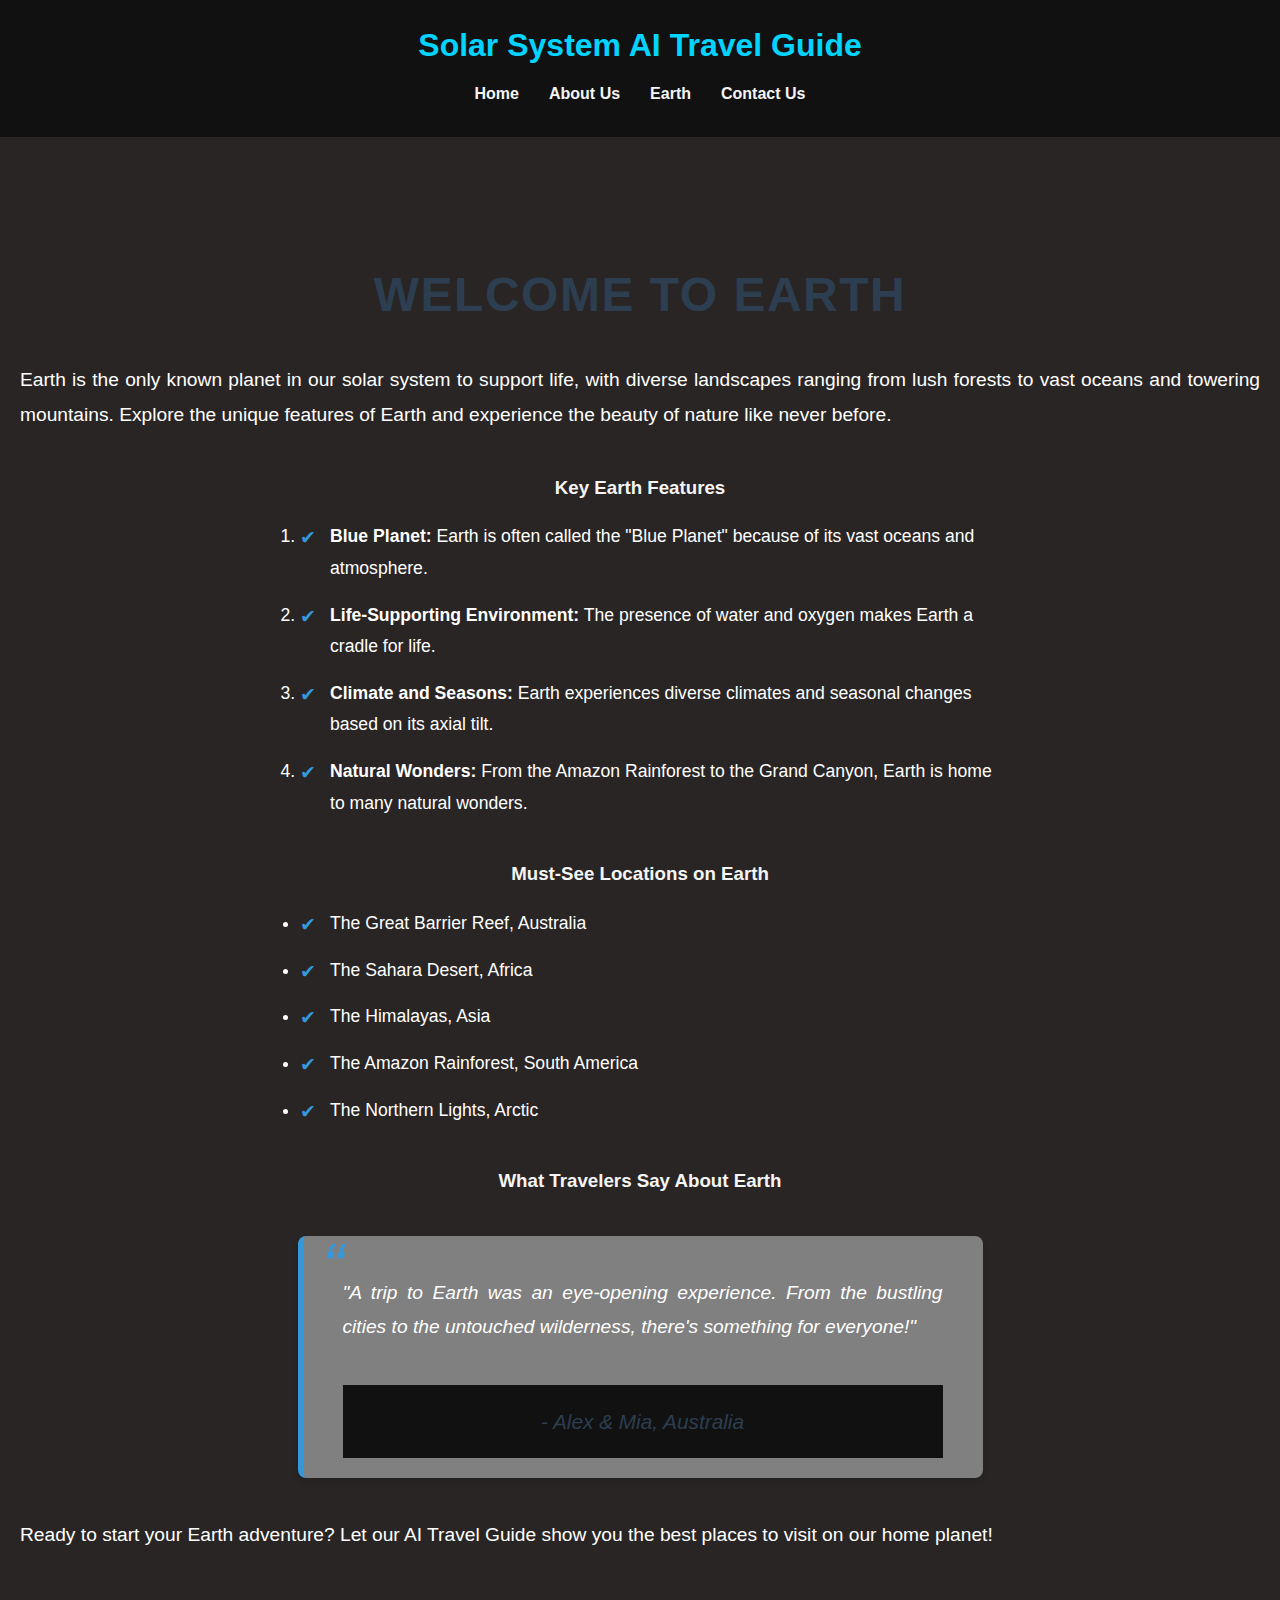
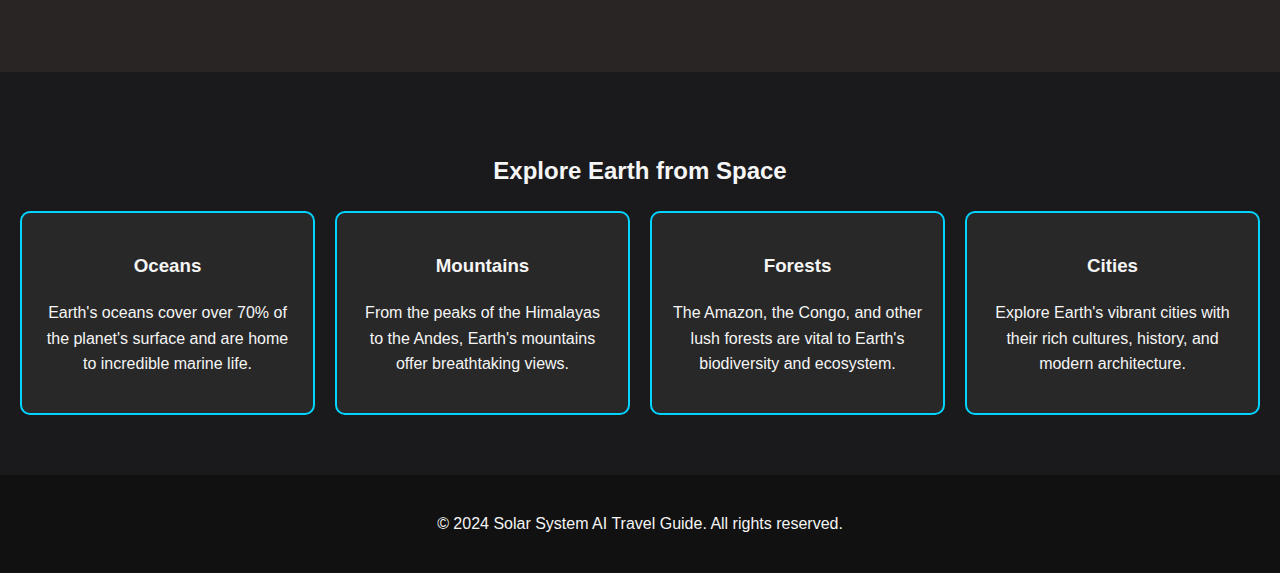
==== earth/earth.html @ dc999bf6 "fgfg" ====
<!DOCTYPE html>
<html lang="en">
<head>
    <meta charset="UTF-8">
    <meta name="viewport" content="width=device-width, initial-scale=1.0">
    <title>Earth - Solar System AI Travel Guide</title>
    <link rel="stylesheet" href="earthstyle.css">
</head>
<body>
    <header>
        <h1>Solar System AI Travel Guide</h1>
        <nav>
            <ul>
                <li><a href="index.html">Home</a></li>
                <li><a href="about-us.html">About Us</a></li>
                <li><a href="earth.html" class="active">Earth</a></li>
                <li><a href="contact.html">Contact Us</a></li>
            </ul>
        </nav>
    </header>

    <main>
        <!-- Earth Section -->
        <section id="earth-section">
            <h2>Welcome to Earth</h2>
            <p>
                Earth is the only known planet in our solar system to support life, with diverse landscapes ranging from lush forests to vast oceans and towering mountains. Explore the unique features of Earth and experience the beauty of nature like never before.
            </p>

            <h3>Key Earth Features</h3>
            <ol>
                <li><strong>Blue Planet:</strong> Earth is often called the "Blue Planet" because of its vast oceans and atmosphere.</li>
                <li><strong>Life-Supporting Environment:</strong> The presence of water and oxygen makes Earth a cradle for life.</li>
                <li><strong>Climate and Seasons:</strong> Earth experiences diverse climates and seasonal changes based on its axial tilt.</li>
                <li><strong>Natural Wonders:</strong> From the Amazon Rainforest to the Grand Canyon, Earth is home to many natural wonders.</li>
            </ol>

            <h3>Must-See Locations on Earth</h3>
            <ul>
                <li>The Great Barrier Reef, Australia</li>
                <li>The Sahara Desert, Africa</li>
                <li>The Himalayas, Asia</li>
                <li>The Amazon Rainforest, South America</li>
                <li>The Northern Lights, Arctic</li>
            </ul>

            <h3>What Travelers Say About Earth</h3>
            <blockquote>
                <p>"A trip to Earth was an eye-opening experience. From the bustling cities to the untouched wilderness, there's something for everyone!"</p>
                <footer>- Alex & Mia, Australia</footer>
            </blockquote>

            <p>
                Ready to start your Earth adventure? Let our AI Travel Guide show you the best places to visit on our home planet!
            </p>
        </section>

        <!-- Earth Planet Exploration -->
        <section id="earth-planet-exploration">
            <h2>Explore Earth from Space</h2>
            <div class="planet-grid">
                <div class="planet-card" id="oceans">
                    <h3>Oceans</h3>
                    <p>Earth's oceans cover over 70% of the planet's surface and are home to incredible marine life.</p>
                </div>
                <div class="planet-card" id="mountains">
                    <h3>Mountains</h3>
                    <p>From the peaks of the Himalayas to the Andes, Earth's mountains offer breathtaking views.</p>
                </div>
                <div class="planet-card" id="forests">
                    <h3>Forests</h3>
                    <p>The Amazon, the Congo, and other lush forests are vital to Earth's biodiversity and ecosystem.</p>
                </div>
                <div class="planet-card" id="cities">
                    <h3>Cities</h3>
                    <p>Explore Earth's vibrant cities with their rich cultures, history, and modern architecture.</p>
                </div>
            </div>
        </section>
    </main>

    <footer>
        <p>&copy; 2024 Solar System AI Travel Guide. All rights reserved.</p>
    </footer>
    <script src="earth.js" defer></script>
</body>
</html>
---- earth/earthstyle.css ----
body {
    font-family: 'Arial', sans-serif;
    margin: 0;
    padding: 0;
    background-color: #1a1a1d;
    color: #f5f5f5;
    line-height: 1.6;
}

header {
    background: #111;
    padding: 20px;
    text-align: center;
}

header h1 {
    margin: 0;
    color: #00d4ff;
}

nav ul {
    list-style: none;
    padding: 0;
    display: flex;
    justify-content: center;
    margin: 10px 0;
}

nav ul li {
    margin: 0 15px;
}

nav ul li a {
    color: #f5f5f5;
    text-decoration: none;
    font-weight: bold;
}

nav ul li a:hover,
nav ul li a.active {
    color: #00d4ff;
    border-bottom: 2px solid #00d4ff;
}

/* Earth Section */
#earth-section {
    padding: 80px 20px;
    text-align: center;
    background: linear-gradient(135deg, #292525 0%, #292525 50%, #292525 100%);
    position: relative;
    overflow: hidden;
}

#earth-section h2 {
    font-size: 3rem;
    color: #2c3e50;
    text-transform: uppercase;
    letter-spacing: 1.5px;
    margin-bottom: 30px;
}

#earth-section p {
    font-size: 1.2rem;
    color: white;
    line-height: 1.8;
    margin-bottom: 40px;
    text-align: justify;
}

#earth-section ol,
#earth-section ul {
    text-align: left;
    padding-left: 20px;
    max-width: 700px;
    margin: 0 auto 40px;
}

#earth-section li {
    font-size: 1.1rem;
    color: white;
    margin-bottom: 15px;
    line-height: 1.8;
    position: relative;
    padding-left: 30px;
}

#earth-section li::before {
    content: '✔';
    color: #3498db;
    font-size: 1.2rem;
    position: absolute;
    left: 0;
    top: 0;
}

#earth-section blockquote {
    font-size: 1.3rem;
    font-style: italic;
    color: #2c3e50;
    margin: 40px auto;
    max-width: 600px;
    padding: 20px 40px;
    border-left: 5px solid #3498db;
    background: gray;
    box-shadow: 0 4px 6px rgba(0, 0, 0, 0.1);
    border-radius: 8px;
    position: relative;
}

#earth-section blockquote::before {
    content: '“';
    font-size: 4rem;
    color: #3498db;
    position: absolute;
    top: -20px;
    left: 20px;
}

/* Planet Exploration Section */
#earth-planet-exploration {
    padding: 60px 20px;
    text-align: center;
}

.planet-grid {
    display: grid;
    grid-template-columns: repeat(auto-fit, minmax(200px, 1fr));
    gap: 20px;
    margin-top: 20px;
}

.planet-card {
    padding: 20px;
    background: #282828;
    border: 2px solid #00d4ff;
    border-radius: 10px;
    transition: transform 0.3s, background 0.3s;
    text-align: center;
}

.planet-card:hover {
    transform: scale(1.05);
    background: #00d4ff;
    color: #1a1a1d;
}

footer {
    text-align: center;
    padding: 20px;
    background: #111;
}

/* Responsive Styles */
@media (max-width: 768px) {
    nav ul {
        flex-direction: column;
    }

    .planet-grid {
        grid-template-columns: repeat(auto-fit, minmax(150px, 1fr));
    }
}
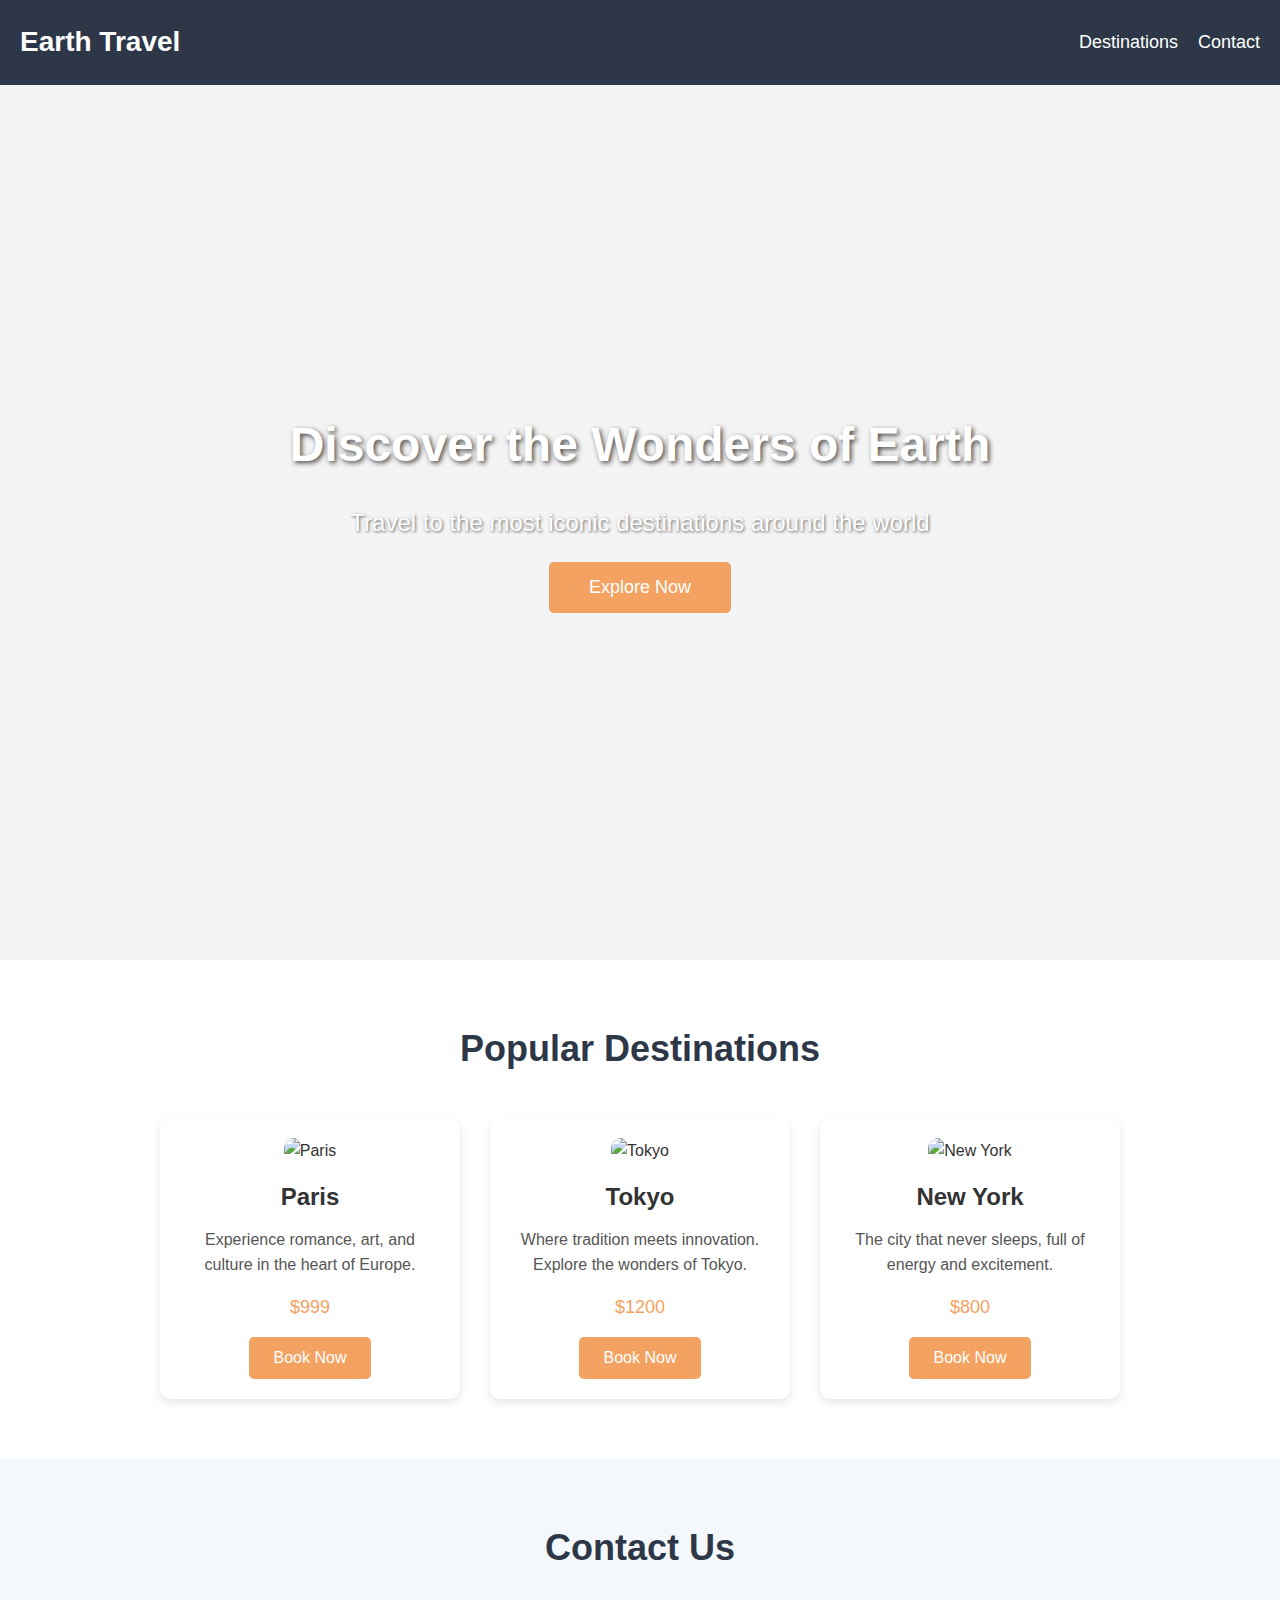
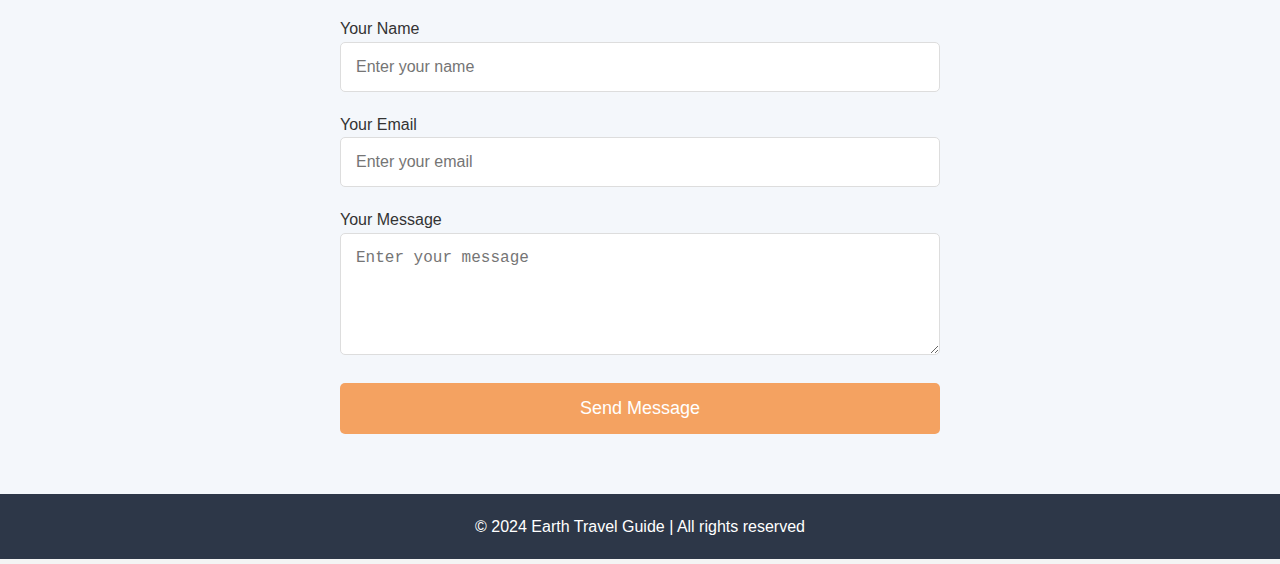
==== commit 56fb1586: "fgfgfg" ====
--- a/earth/earth.html
+++ b/earth/earth.html
@@ -3,85 +3,103 @@
 <head>
     <meta charset="UTF-8">
     <meta name="viewport" content="width=device-width, initial-scale=1.0">
-    <title>Earth - Solar System AI Travel Guide</title>
+    <meta name="description" content="Explore Earth like never before. Your ultimate travel guide to the best places on Earth, with trip prices, details, and departure countdowns.">
+    <meta name="author" content="Travel Agency">
+    <title>Earth Travel Guide</title>
     <link rel="stylesheet" href="earthstyle.css">
+    <script defer src="earth.js"></script>
 </head>
 <body>
-    <header>
-        <h1>Solar System AI Travel Guide</h1>
-        <nav>
-            <ul>
-                <li><a href="index.html">Home</a></li>
-                <li><a href="about-us.html">About Us</a></li>
-                <li><a href="earth.html" class="active">Earth</a></li>
-                <li><a href="contact.html">Contact Us</a></li>
-            </ul>
-        </nav>
+    <!-- Navbar -->
+    <nav class="navbar">
+        <div class="logo">
+            <h1>Earth Travel</h1>
+        </div>
+        <ul class="nav-links">
+            <li><a href="#places">Destinations</a></li>
+            <li><a href="#contact-us">Contact</a></li>
+        </ul>
+        <div class="menu-icon">
+            <span class="bar"></span>
+            <span class="bar"></span>
+            <span class="bar"></span>
+        </div>
+    </nav>
+
+    <!-- Hero Section -->
+    <header class="hero">
+        <div class="hero-content">
+            <h2>Discover the Wonders of Earth</h2>
+            <p>Travel to the most iconic destinations around the world</p>
+            <button id="explore-btn">Explore Now</button>
+        </div>
     </header>
 
-    <main>
-        <!-- Earth Section -->
-        <section id="earth-section">
-            <h2>Welcome to Earth</h2>
-            <p>
-                Earth is the only known planet in our solar system to support life, with diverse landscapes ranging from lush forests to vast oceans and towering mountains. Explore the unique features of Earth and experience the beauty of nature like never before.
-            </p>
+    <!-- Popular Destinations Section -->
+    <section id="places" class="places">
+        <div class="container">
+            <h2 class="section-title">Popular Destinations</h2>
+            <div class="place-cards">
+                <div class="place-card">
+                    <img src="https://via.placeholder.com/300x200?text=Paris" alt="Paris">
+                    <h3>Paris</h3>
+                    <p>Experience romance, art, and culture in the heart of Europe.</p>
+                    <p class="price">$999</p>
+                    <div id="countdown-paris" class="countdown"></div>
+                    <button class="btn-primary">Book Now</button>
+                </div>
 
-            <h3>Key Earth Features</h3>
-            <ol>
-                <li><strong>Blue Planet:</strong> Earth is often called the "Blue Planet" because of its vast oceans and atmosphere.</li>
-                <li><strong>Life-Supporting Environment:</strong> The presence of water and oxygen makes Earth a cradle for life.</li>
-                <li><strong>Climate and Seasons:</strong> Earth experiences diverse climates and seasonal changes based on its axial tilt.</li>
-                <li><strong>Natural Wonders:</strong> From the Amazon Rainforest to the Grand Canyon, Earth is home to many natural wonders.</li>
-            </ol>
+                <div class="place-card">
+                    <img src="https://via.placeholder.com/300x200?text=Tokyo" alt="Tokyo">
+                    <h3>Tokyo</h3>
+                    <p>Where tradition meets innovation. Explore the wonders of Tokyo.</p>
+                    <p class="price">$1200</p>
+                    <div id="countdown-tokyo" class="countdown"></div>
+                    <button class="btn-primary">Book Now</button>
+                </div>
 
-            <h3>Must-See Locations on Earth</h3>
-            <ul>
-                <li>The Great Barrier Reef, Australia</li>
-                <li>The Sahara Desert, Africa</li>
-                <li>The Himalayas, Asia</li>
-                <li>The Amazon Rainforest, South America</li>
-                <li>The Northern Lights, Arctic</li>
-            </ul>
-
-            <h3>What Travelers Say About Earth</h3>
-            <blockquote>
-                <p>"A trip to Earth was an eye-opening experience. From the bustling cities to the untouched wilderness, there's something for everyone!"</p>
-                <footer>- Alex & Mia, Australia</footer>
-            </blockquote>
-
-            <p>
-                Ready to start your Earth adventure? Let our AI Travel Guide show you the best places to visit on our home planet!
-            </p>
-        </section>
-
-        <!-- Earth Planet Exploration -->
-        <section id="earth-planet-exploration">
-            <h2>Explore Earth from Space</h2>
-            <div class="planet-grid">
-                <div class="planet-card" id="oceans">
-                    <h3>Oceans</h3>
-                    <p>Earth's oceans cover over 70% of the planet's surface and are home to incredible marine life.</p>
-                </div>
-                <div class="planet-card" id="mountains">
-                    <h3>Mountains</h3>
-                    <p>From the peaks of the Himalayas to the Andes, Earth's mountains offer breathtaking views.</p>
-                </div>
-                <div class="planet-card" id="forests">
-                    <h3>Forests</h3>
-                    <p>The Amazon, the Congo, and other lush forests are vital to Earth's biodiversity and ecosystem.</p>
-                </div>
-                <div class="planet-card" id="cities">
-                    <h3>Cities</h3>
-                    <p>Explore Earth's vibrant cities with their rich cultures, history, and modern architecture.</p>
+                <div class="place-card">
+                    <img src="https://via.placeholder.com/300x200?text=New+York" alt="New York">
+                    <h3>New York</h3>
+                    <p>The city that never sleeps, full of energy and excitement.</p>
+                    <p class="price">$800</p>
+                    <div id="countdown-nyc" class="countdown"></div>
+                    <button class="btn-primary">Book Now</button>
                 </div>
             </div>
-        </section>
-    </main>
+        </div>
+    </section>
+
+    <!-- Contact Us Section -->
+    <section id="contact-us" class="contact-us">
+        <div class="container">
+            <h2 class="section-title">Contact Us</h2>
+            <form id="contact-form">
+                <div class="form-group">
+                    <label for="name">Your Name</label>
+                    <input type="text" id="name" name="name" required placeholder="Enter your name">
+                </div>
+
+                <div class="form-group">
+                    <label for="email">Your Email</label>
+                    <input type="email" id="email" name="email" required placeholder="Enter your email">
+                </div>
+
+                <div class="form-group">
+                    <label for="message">Your Message</label>
+                    <textarea id="message" name="message" rows="5" required placeholder="Enter your message"></textarea>
+                </div>
+
+                <button type="submit" class="btn-primary">Send Message</button>
+            </form>
+
+            <!-- Success/Error Message -->
+            <div id="response-message" class="response-message"></div>
+        </div>
+    </section>
 
     <footer>
-        <p>&copy; 2024 Solar System AI Travel Guide. All rights reserved.</p>
+        <p>&copy; 2024 Earth Travel Guide | All rights reserved</p>
     </footer>
-    <script src="earth.js" defer></script>
 </body>
 </html>--- a/earth/earthstyle.css
+++ b/earth/earthstyle.css
@@ -1,162 +1,331 @@
-body {
-    font-family: 'Arial', sans-serif;
+* {
     margin: 0;
     padding: 0;
-    background-color: #1a1a1d;
-    color: #f5f5f5;
+    box-sizing: border-box;
+}
+
+body {
+    font-family: 'Segoe UI', Tahoma, Geneva, Verdana, sans-serif;
     line-height: 1.6;
-}
-
-header {
-    background: #111;
+    background-color: #f4f4f4;
+    color: #333;
+    padding-top: 60px; /* Offset for fixed navbar */
+}
+
+/* Navbar */
+.navbar {
+    position: fixed;
+    top: 0;
+    left: 0;
+    width: 100%;
+    background-color: #2d3748;
     padding: 20px;
-    text-align: center;
-}
-
-header h1 {
-    margin: 0;
-    color: #00d4ff;
-}
-
-nav ul {
+    z-index: 100;
+    display: flex;
+    justify-content: space-between;
+    align-items: center;
+    transition: background-color 0.3s ease;
+}
+
+.navbar .logo h1 {
+    color: #fff;
+    font-size: 28px;
+}
+
+.navbar .nav-links {
     list-style: none;
-    padding: 0;
+    display: flex;
+    gap: 20px;
+}
+
+.navbar .nav-links li {
+    position: relative;
+}
+
+.navbar .nav-links li a {
+    color: #fff;
+    text-decoration: none;
+    font-size: 18px;
+    transition: color 0.3s ease;
+}
+
+.navbar .nav-links li a:hover {
+    color: #f4a261;
+}
+
+.navbar .menu-icon {
+    display: none;
+    cursor: pointer;
+}
+
+.navbar .menu-icon .bar {
+    background-color: #fff;
+    height: 4px;
+    width: 25px;
+    margin: 5px;
+    transition: all 0.3s ease;
+}
+
+/* Hero Section */
+.hero {
+    background-image: url('https://via.placeholder.com/1920x1080?text=Earth+Travel');
+    background-size: cover;
+    background-position: center;
+    color: white;
+    padding: 100px 20px;
+    text-align: center;
     display: flex;
     justify-content: center;
-    margin: 10px 0;
-}
-
-nav ul li {
-    margin: 0 15px;
-}
-
-nav ul li a {
-    color: #f5f5f5;
-    text-decoration: none;
-    font-weight: bold;
-}
-
-nav ul li a:hover,
-nav ul li a.active {
-    color: #00d4ff;
-    border-bottom: 2px solid #00d4ff;
-}
-
-/* Earth Section */
-#earth-section {
-    padding: 80px 20px;
-    text-align: center;
-    background: linear-gradient(135deg, #292525 0%, #292525 50%, #292525 100%);
-    position: relative;
-    overflow: hidden;
-}
-
-#earth-section h2 {
-    font-size: 3rem;
-    color: #2c3e50;
-    text-transform: uppercase;
-    letter-spacing: 1.5px;
-    margin-bottom: 30px;
-}
-
-#earth-section p {
-    font-size: 1.2rem;
-    color: white;
-    line-height: 1.8;
+    align-items: center;
+    flex-direction: column;
+    height: 100vh;
+    animation: fadeIn 1.5s ease-out;
+}
+
+.hero h2 {
+    font-size: 48px;
+    font-weight: 700;
+    margin-bottom: 20px;
+    text-shadow: 2px 2px 5px rgba(0, 0, 0, 0.7);
+}
+
+.hero p {
+    font-size: 24px;
+    margin-bottom: 20px;
+    text-shadow: 1px 1px 3px rgba(0, 0, 0, 0.6);
+}
+
+.hero button {
+    background-color: #f4a261;
+    color: white;
+    padding: 15px 40px;
+    border: none;
+    font-size: 18px;
+    cursor: pointer;
+    border-radius: 5px;
+    transition: background-color 0.3s ease;
+}
+
+.hero button:hover {
+    background-color: #e76f51;
+}
+
+/* Section Titles */
+.section-title {
+    font-size: 36px;
+    color: #2d3748;
+    text-align: center;
     margin-bottom: 40px;
-    text-align: justify;
-}
-
-#earth-section ol,
-#earth-section ul {
+    font-weight: 600;
+}
+
+/* Places Section */
+.places {
+    padding: 60px 20px;
+    background-color: #fff;
+    display: flex;
+    justify-content: center;  /* Center the content horizontally */
+    align-items: center;      /* Center the content vertically */
+    text-align: center;
+    flex-direction: column;   /* Ensure content flows vertically */
+}
+
+/* Place Cards Grid */
+.place-cards {
+    display: grid;
+    grid-template-columns: repeat(auto-fill, minmax(300px, 1fr)); /* Grid with auto columns */
+    gap: 30px;
+    justify-items: center;  /* Center each card within the grid */
+    width: 100%;
+    max-width: 1200px;  /* Optional: Set a max-width for better alignment */
+    margin: 0 auto; /* Center the grid container itself */
+}
+
+/* Individual Place Cards */
+.place-card {
+    background-color: #fff;
+    padding: 20px;
+    border-radius: 10px;
+    box-shadow: 0 4px 10px rgba(0, 0, 0, 0.1);
+    width: 100%;
+    max-width: 300px;  /* Optional: Limit the width of each card */
+    text-align: center;
+    transition: transform 0.3s ease, box-shadow 0.3s ease;
+}
+
+/* Place Card Hover Effects */
+.place-card:hover {
+    transform: translateY(-10px);
+    box-shadow: 0 6px 15px rgba(0, 0, 0, 0.15);
+}
+
+/* Place Card Image */
+.place-card img {
+    width: 100%;
+    border-radius: 10px;
+    margin-bottom: 15px;
+}
+
+.place-card h3 {
+    font-size: 24px;
+    color: #333;
+    margin-bottom: 10px;
+}
+
+.place-card p {
+    font-size: 16px;
+    color: #555;
+    margin-bottom: 15px;
+}
+
+.place-card .price {
+    font-size: 18px;
+    color: #f4a261;
+    margin-bottom: 15px;
+}
+
+.place-card button {
+    background-color: #f4a261;
+    color: white;
+    padding: 12px 25px;
+    font-size: 16px;
+    border: none;
+    border-radius: 5px;
+    cursor: pointer;
+    transition: background-color 0.3s ease;
+}
+
+.place-card button:hover {
+    background-color: #e76f51;
+}
+
+/* Optional: Add a max-width for the section to maintain alignment */
+.section-title {
+    font-size: 36px;
+    color: #2d3748;
+    text-align: center;
+    margin-bottom: 40px;
+    font-weight: 600;
+}
+
+
+/* Countdown */
+.countdown {
+    font-size: 14px;
+    margin-top: 15px;
+    color: #333;
+}
+
+/* Contact Us Section */
+.contact-us {
+    background-color: #f4f7fb;
+    padding: 60px 20px;
+}
+
+.contact-us form {
+    display: flex;
+    flex-direction: column;
+    gap: 20px;
+    max-width: 600px;
+    margin: 0 auto;
+}
+
+.contact-us .form-group {
     text-align: left;
-    padding-left: 20px;
-    max-width: 700px;
-    margin: 0 auto 40px;
-}
-
-#earth-section li {
-    font-size: 1.1rem;
-    color: white;
-    margin-bottom: 15px;
-    line-height: 1.8;
-    position: relative;
-    padding-left: 30px;
-}
-
-#earth-section li::before {
-    content: '✔';
-    color: #3498db;
-    font-size: 1.2rem;
-    position: absolute;
-    left: 0;
-    top: 0;
-}
-
-#earth-section blockquote {
-    font-size: 1.3rem;
-    font-style: italic;
-    color: #2c3e50;
-    margin: 40px auto;
-    max-width: 600px;
-    padding: 20px 40px;
-    border-left: 5px solid #3498db;
-    background: gray;
-    box-shadow: 0 4px 6px rgba(0, 0, 0, 0.1);
-    border-radius: 8px;
-    position: relative;
-}
-
-#earth-section blockquote::before {
-    content: '“';
-    font-size: 4rem;
-    color: #3498db;
-    position: absolute;
-    top: -20px;
-    left: 20px;
-}
-
-/* Planet Exploration Section */
-#earth-planet-exploration {
-    padding: 60px 20px;
-    text-align: center;
-}
-
-.planet-grid {
-    display: grid;
-    grid-template-columns: repeat(auto-fit, minmax(200px, 1fr));
-    gap: 20px;
+}
+
+.contact-us input,
+.contact-us textarea {
+    padding: 15px;
+    font-size: 16px;
+    border: 1px solid #ddd;
+    border-radius: 5px;
+    width: 100%;
+}
+
+.contact-us button {
+    background-color: #f4a261;
+    color: white;
+    padding: 15px 30px;
+    border: none;
+    font-size: 18px;
+    cursor: pointer;
+    border-radius: 5px;
+    transition: background-color 0.3s ease;
+}
+
+.contact-us button:hover {
+    background-color: #e76f51;
+}
+
+.response-message {
     margin-top: 20px;
-}
-
-.planet-card {
+    padding: 10px;
+    font-size: 16px;
+    display: none;
+    border-radius: 5px;
+}
+
+.response-message.success {
+    background-color: #d4edda;
+    color: #155724;
+}
+
+.response-message.error {
+    background-color: #f8d7da;
+    color: #721c24;
+}
+
+/* Footer */
+footer {
+    text-align: center;
+    background-color: #2d3748;
+    color: white;
     padding: 20px;
-    background: #282828;
-    border: 2px solid #00d4ff;
-    border-radius: 10px;
-    transition: transform 0.3s, background 0.3s;
-    text-align: center;
-}
-
-.planet-card:hover {
-    transform: scale(1.05);
-    background: #00d4ff;
-    color: #1a1a1d;
-}
-
-footer {
-    text-align: center;
-    padding: 20px;
-    background: #111;
-}
-
-/* Responsive Styles */
+}
+
+/* Mobile Responsiveness */
 @media (max-width: 768px) {
-    nav ul {
+    .navbar .nav-links {
+        display: none;
         flex-direction: column;
-    }
-
-    .planet-grid {
-        grid-template-columns: repeat(auto-fit, minmax(150px, 1fr));
+        gap: 15px;
+        align-items: center;
+    }
+
+    .navbar .menu-icon {
+        display: block;
+    }
+
+    .navbar .nav-links.active {
+        display: flex;
+    }
+
+    .place-cards {
+        grid-template-columns: 1fr;
+        gap: 20px;
+    }
+
+    .place-card {
+        width: 90%;
+        margin: 0 auto;
+    }
+
+    .hero h2 {
+        font-size: 32px;
+    }
+
+    .hero p {
+        font-size: 20px;
+    }
+}
+
+/* Keyframe for Hero Animation */
+@keyframes fadeIn {
+    from {
+        opacity: 0;
+    }
+    to {
+        opacity: 1;
     }
 }